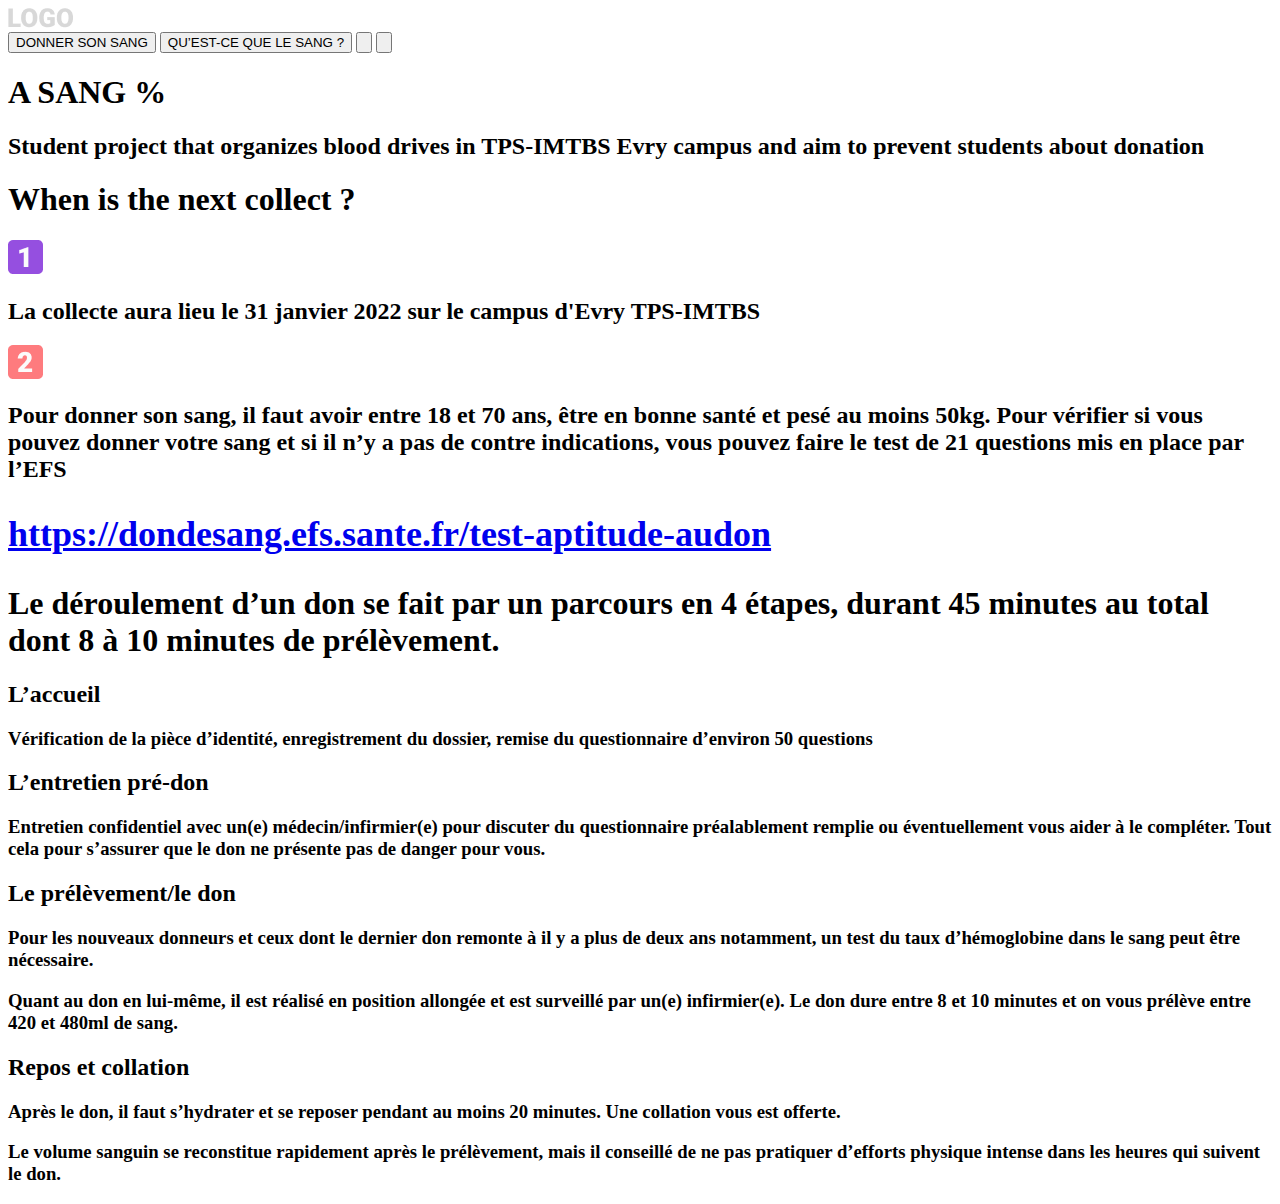
==== index.html @ d8dea241 "index" ====
<!DOCTYPE html>



<html lang="fr">
	<body>
		<head>
			<link rel="stylesheet" href="Asang%.css" />
			<meta charset="utf-8" />
	        <title>A SANG %</title>
	        <link rel="preconnect" href="https://fonts.googleapis.com">
			<link rel="preconnect" href="https://fonts.gstatic.com" crossorigin>
			<link href="https://fonts.googleapis.com/css2?family=Roboto:wght@100;300;400&display=swap" rel="stylesheet">
		</head>

		<div id="intro">
			<header>
				<img src="LOGO.png">
				<nav>
					<a href="Asang%.html"><input type="button" value="DONNER SON SANG" id="survey"></a>
					<a href="Asang%prevention.html"><input type="button" value="QU’EST-CE QUE LE SANG ?" id="survey"></a>
					<a href="http://x.com/"><input type="button" id="insta"></a>
					<a href="https://www.facebook.com/profile.php?id=100058751013026"><input type="button" id="twitter"></a>
				</nav>
			</header>
			<div id=title>
				<h1>A SANG %</h1>
				<h2>Student project that organizes blood drives in TPS-IMTBS Evry campus and aim to prevent students about donation </h2>
			</div>
		</div>
		<div id="collectinfo">
			<h1>When is the next collect ?</h1>

			<div>
				<img src="1er.png">
				<div>
					<h2>La collecte aura lieu le 31 janvier 2022 sur le campus d'Evry TPS-IMTBS</h2>
				</div>
			</div>

			<div>
				<img src="2eme.png">
				<h2>
					Pour donner son sang, il faut avoir entre 18 et 70 ans, être en bonne santé et pesé au moins 50kg.
					Pour vérifier si vous pouvez donner votre sang et si il n’y a pas de contre indications, vous pouvez
					faire le test de 21 questions mis en place par l’EFS <a href="https://dondesang.efs.sante.fr/test-aptitude-audon"><h2>https://dondesang.efs.sante.fr/test-aptitude-audon</h2></a>
				</h2>
			</div>
		</div>
		<div id="deroulement">
			<h1>
				Le déroulement d’un don se fait par un parcours en 4 étapes, durant 45 minutes au total dont 8 à 10
				minutes de prélèvement.
			</h1>

			<div>
				<div>
					<h2>L’accueil</h2>
					<h3>
						Vérification de la pièce d’identité, enregistrement du dossier, remise du questionnaire d’environ 50
						questions
					</h3>
				</div>

				<div>
					<h2>L’entretien pré-don</h2>
					<h3>
						Entretien confidentiel avec un(e) médecin/infirmier(e) pour discuter du questionnaire préalablement
						remplie ou éventuellement vous aider à le compléter. Tout cela pour s’assurer que le don ne présente
						pas de danger pour vous.
					</h3>
				</div>
			</div>

			<div>
				<div>
					<h2>Le prélèvement/le don</h2>
					<h3>
						Pour les nouveaux donneurs et ceux dont le dernier don remonte à il y a plus de deux ans
						notamment, un test du taux d’hémoglobine dans le sang peut être nécessaire.
					</h3>
					<h3>
						Quant au don en lui-même, il est réalisé en position allongée et est surveillé par un(e) infirmier(e).
						Le don dure entre 8 et 10 minutes et on vous prélève entre 420 et 480ml de sang.
					</h3>
				</div>

				<div>
					<h2>Repos et collation</h2>
					<h3>
						Après le don, il faut s’hydrater et se reposer pendant au moins 20 minutes. Une collation vous est offerte.
					</h3>
					<h3>
						Le volume sanguin se reconstitue rapidement après le prélèvement, mais il conseillé de ne pas
						pratiquer d’efforts physique intense dans les heures qui suivent le don.
					</h3>
				</div>
			</div>
		</div>
	</body>
</html>
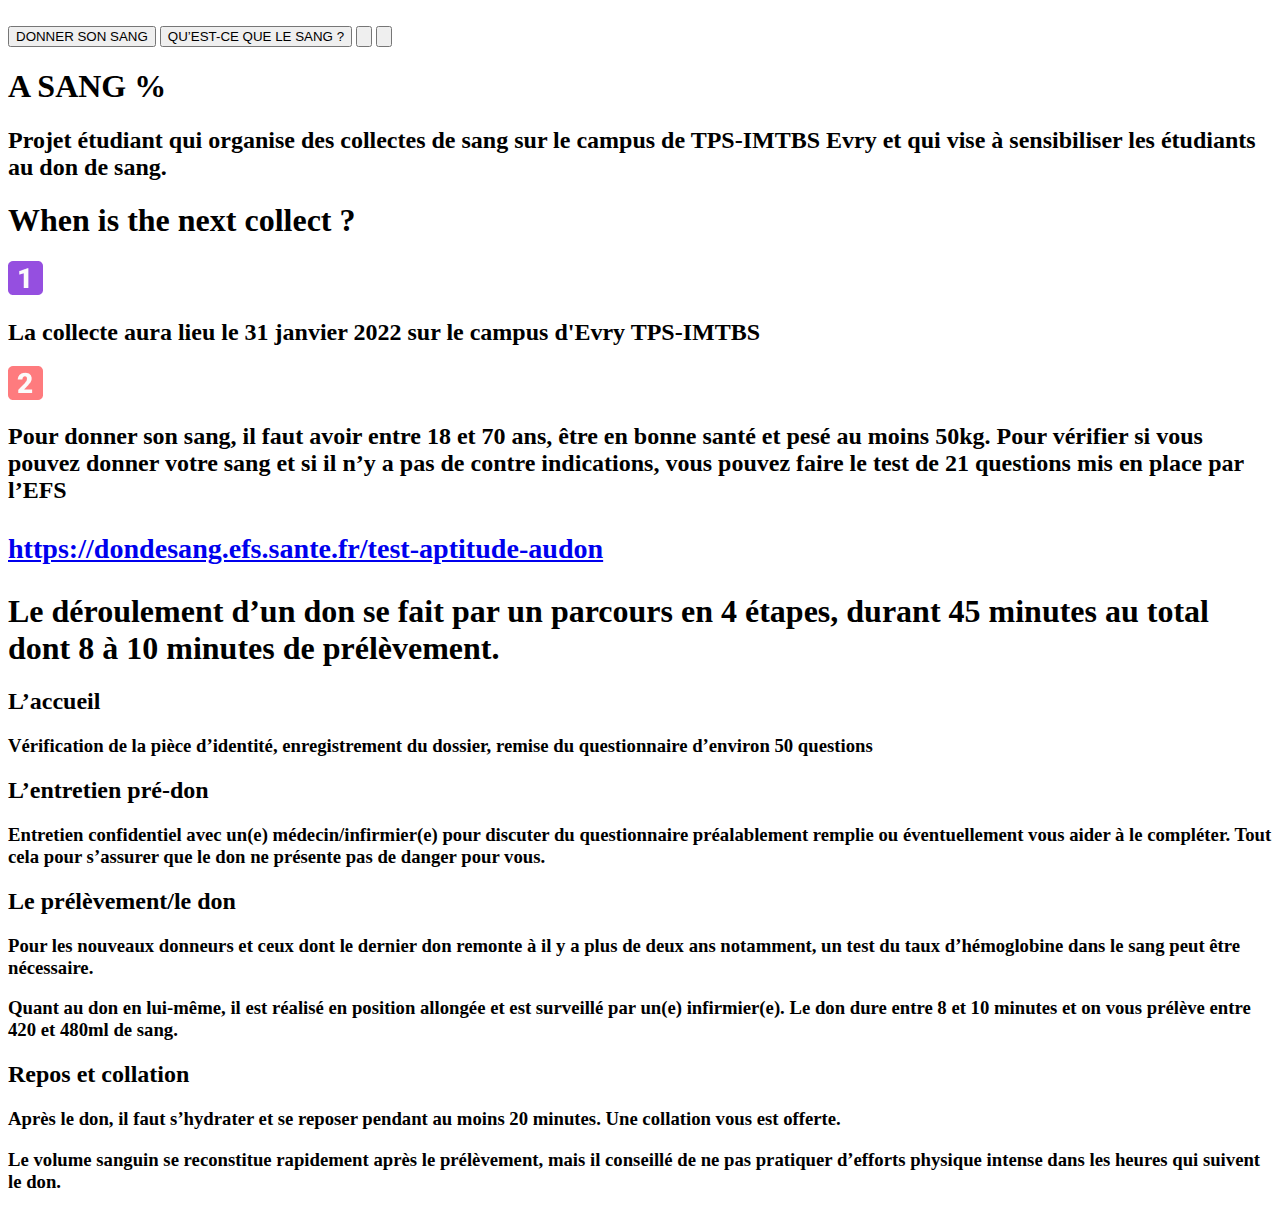
==== commit 86f11b22: "test" ====
--- a/index.html
+++ b/index.html
@@ -5,7 +5,7 @@
 <html lang="fr">
 	<body>
 		<head>
-			<link rel="stylesheet" href="Asang%.css" />
+			<link rel="stylesheet" href="index.css" />
 			<meta charset="utf-8" />
 	        <title>A SANG %</title>
 	        <link rel="preconnect" href="https://fonts.googleapis.com">
@@ -15,9 +15,9 @@
 
 		<div id="intro">
 			<header>
-				<img src="LOGO.png">
+				<img src="">
 				<nav>
-					<a href="Asang%.html"><input type="button" value="DONNER SON SANG" id="survey"></a>
+					<a href="index.html"><input type="button" value="DONNER SON SANG" id="survey"></a>
 					<a href="Asang%prevention.html"><input type="button" value="QU’EST-CE QUE LE SANG ?" id="survey"></a>
 					<a href="http://x.com/"><input type="button" id="insta"></a>
 					<a href="https://www.facebook.com/profile.php?id=100058751013026"><input type="button" id="twitter"></a>
@@ -25,7 +25,7 @@
 			</header>
 			<div id=title>
 				<h1>A SANG %</h1>
-				<h2>Student project that organizes blood drives in TPS-IMTBS Evry campus and aim to prevent students about donation </h2>
+				<h2>Projet étudiant qui organise des collectes de sang sur le campus de TPS-IMTBS Evry et qui vise à sensibiliser les étudiants au don de sang.</h2>
 			</div>
 		</div>
 		<div id="collectinfo">
@@ -43,7 +43,7 @@
 				<h2>
 					Pour donner son sang, il faut avoir entre 18 et 70 ans, être en bonne santé et pesé au moins 50kg.
 					Pour vérifier si vous pouvez donner votre sang et si il n’y a pas de contre indications, vous pouvez
-					faire le test de 21 questions mis en place par l’EFS <a href="https://dondesang.efs.sante.fr/test-aptitude-audon"><h2>https://dondesang.efs.sante.fr/test-aptitude-audon</h2></a>
+					faire le test de 21 questions mis en place par l’EFS <a href="https://dondesang.efs.sante.fr/test-aptitude-audon"><h3 id="mainlink">https://dondesang.efs.sante.fr/test-aptitude-audon</h3></a>
 				</h2>
 			</div>
 		</div>
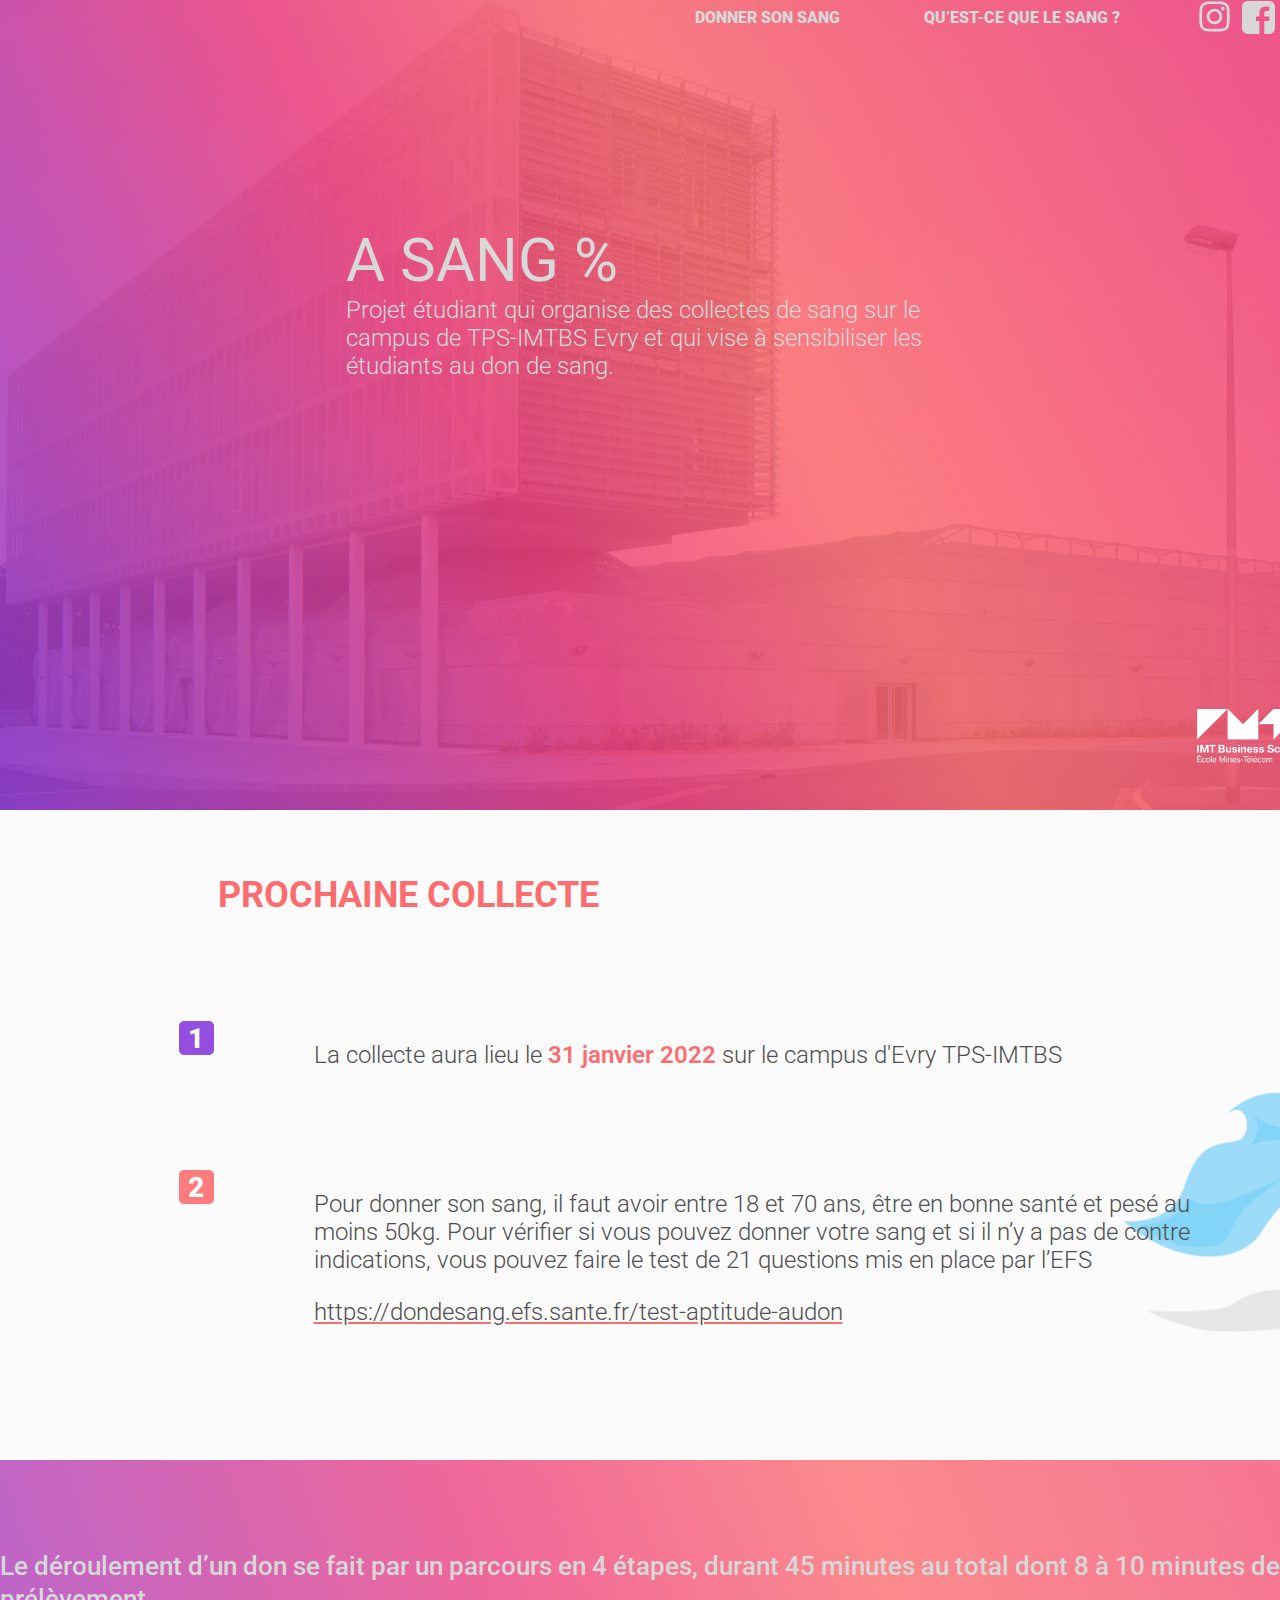
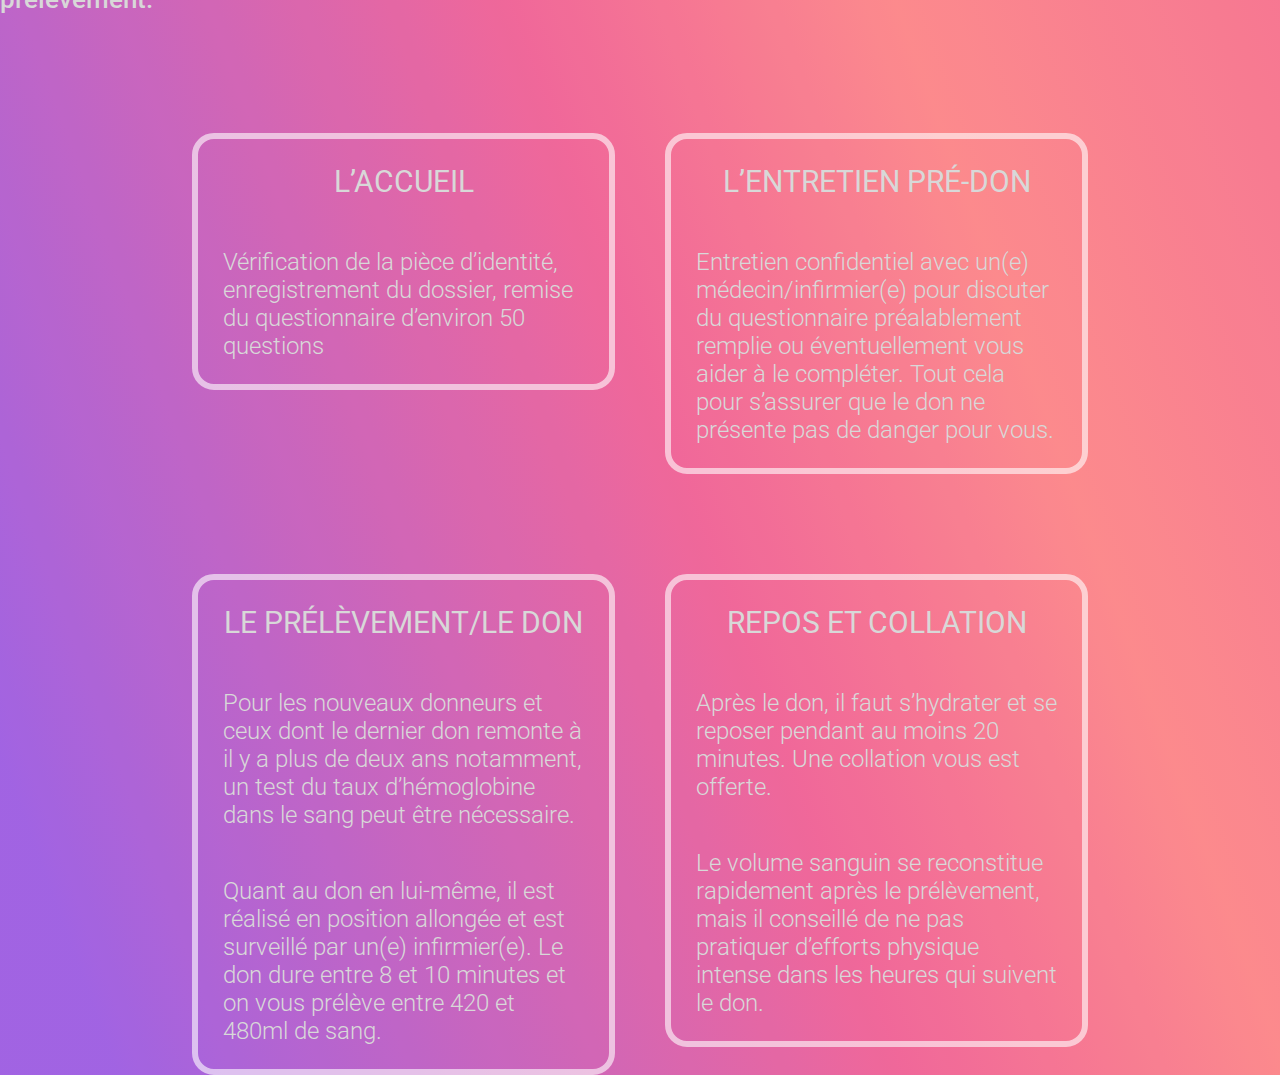
==== commit a42fd87d: "test" ====
--- a/index.html
+++ b/index.html
@@ -5,7 +5,7 @@
 <html lang="fr">
 	<body>
 		<head>
-			<link rel="stylesheet" href="index.css" />
+			<link rel="stylesheet" href="index.CSS" />
 			<meta charset="utf-8" />
 	        <title>A SANG %</title>
 	        <link rel="preconnect" href="https://fonts.googleapis.com">
@@ -18,7 +18,7 @@
 				<img src="">
 				<nav>
 					<a href="index.html"><input type="button" value="DONNER SON SANG" id="survey"></a>
-					<a href="Asang%prevention.html"><input type="button" value="QU’EST-CE QUE LE SANG ?" id="survey"></a>
+					<a href="alias.html"><input type="button" value="QU’EST-CE QUE LE SANG ?" id="survey"></a>
 					<a href="http://x.com/"><input type="button" id="insta"></a>
 					<a href="https://www.facebook.com/profile.php?id=100058751013026"><input type="button" id="twitter"></a>
 				</nav>
@@ -29,12 +29,12 @@
 			</div>
 		</div>
 		<div id="collectinfo">
-			<h1>When is the next collect ?</h1>
+			<h1>Prochaine Collecte</h1>
 
 			<div>
 				<img src="1er.png">
 				<div>
-					<h2>La collecte aura lieu le 31 janvier 2022 sur le campus d'Evry TPS-IMTBS</h2>
+					<h2>La collecte aura lieu le <a>31 janvier 2022</a> sur le campus d'Evry TPS-IMTBS</h2>
 				</div>
 			</div>
 
--- a/index.CSS
+++ b/index.CSS
@@ -0,0 +1,469 @@
+body
+{
+	box-sizing: border-box;
+	margin: 0px;
+	padding: 0px;
+	background-color: #FBFBFB;
+}
+
+#intro
+{
+	width: 100%;
+	background-image: url(back.jpg);
+    background-repeat: no-repeat;
+    background-position: center;
+    background-size: cover;
+    height: 90vh;
+}
+
+
+
+header
+{
+	display: flex;
+	flex-direction: row;
+	justify-content: space-between;
+}
+
+
+header nav 
+{
+	display: flex;
+	flex-direction: row;
+	justify-content: space-between;
+	align-items: center;
+	margin: 0px;
+}
+
+nav input
+{
+	border:none;
+	background: none;
+}
+
+#insta /* bontou insta */
+{
+	background-image: url(insta.svg);
+	width: 34px;
+	height: 34px;
+	margin-right: 10px; 
+}
+
+#twitter /* bontou twitter */
+{
+	background-image: url(fb.svg);
+	width: 33px;
+	height: 33px;
+	margin-right: 5px;
+	margin-right: 5px;
+}
+
+#survey
+{
+	font-family: Roboto;
+	font-style: normal;
+	font-weight: 900;
+	font-size: 16px;
+	line-height: 19px;
+	margin-right: 8vh;
+
+	/* silver 1 */
+
+	color: #D8D8D8;
+}
+
+#title 
+{	
+	margin-top: 15%;
+	padding-left: 27%;
+	display: flex;
+	flex-direction: column;
+	justify-content: center;
+}
+
+#title h1
+{
+	font-family: Roboto;
+	font-style: normal;
+	font-weight: normal;
+	font-size: 60px;
+	line-height: 70px;
+	display: flex;
+	align-items: center;
+	text-transform: uppercase;
+	color: #D8D8D8;
+	margin: 0px;
+	
+}
+
+
+#title h2
+{
+	font-family: Roboto;
+	font-style: normal;
+	font-weight: 300;
+	font-size: 24px;
+	line-height: 28px;
+	display: flex;
+	align-items: center;
+	width: 70%;
+	margin: 0px;
+
+	/* silver 1 */
+
+	color: #D8D8D8;
+
+}
+
+
+
+
+#collectinfo
+{
+	margin-left: 100px;
+	height: 600px;
+	display: flex;
+	flex-direction: column;
+	justify-content: space-around;
+	align-items: center;
+	background-image: url(back2.jpg);
+    background-repeat: no-repeat;
+}
+
+#collectinfo div
+{
+	display: flex;
+	flex-direction: row;
+	justify-content: start;
+}
+
+
+#collectinfo div div
+{
+	display: flex;
+	flex-direction: row;
+	justify-content: space-around;
+	flex-direction: column;
+}
+
+
+#collectinfo div img
+{
+	width: 35px;
+	height: 34px;
+} 
+
+
+
+#collectinfo h2
+{
+	font-family: Roboto;
+	font-style: normal;
+	font-weight: 300;
+	font-size: 24px;
+	line-height: 28px;
+	width: 888px;
+	margin-left: 100px;
+
+	/* Gray 2 */
+
+	color: #4F4F4F;
+}
+
+#collectinfo a
+{
+	font-family: Roboto;
+	font-style: normal;
+	font-weight: bold;
+	font-weight: 600;
+	font-size: 24px;
+	line-height: 28px;
+
+	/* Gray 2 */
+
+	color: rgba(253, 108, 111, 1);
+}
+
+
+
+#collectinfo h3
+{
+	font-family: Roboto;
+	font-style: normal;
+	font-weight: 300;
+	font-size: 24px;
+	line-height: 28px;
+
+	/* Gray 2 */
+
+	color: #4F4F4F;
+}
+
+#collectinfo h1
+{
+	width: 80%;
+	padding-left: 0px;
+	font-family: Roboto;
+	font-style: normal;
+	font-weight: bold;
+	font-size: 36px;
+	line-height: 42px;
+	text-transform: uppercase;
+
+
+	color: rgba(253, 108, 111, 1);
+}
+
+#deroulement
+{
+	display: flex;
+	flex-direction: column;
+	justify-content: space-between;
+	align-items: center;
+	margin-top: 50px;
+	background-image: url(backderoulement.svg);
+	background-repeat: no-repeat;
+    background-size: cover;
+}
+#deroulement h1
+{
+	font-family: Roboto;
+	font-style: normal;
+	font-weight: 500;
+	font-size: 26px;
+	line-height: 33px;
+	margin-top: 90px;
+	/* identical to box height */
+
+	display: flex;
+	align-items: center;
+
+	color: #D8D8D8;
+}
+#deroulement div
+{
+	display: flex;
+	flex-direction: row;
+	justify-content: space-between;
+	margin-top: 50px;
+	width: 70%;
+	height: 50%;
+	column-gap: 50px;
+
+}
+
+#deroulement div div
+{
+	display: flex;
+	flex-direction: column;
+	justify-content: space-between;
+	align-items: center;
+	border: 6px solid rgba(255, 255, 255, 0.6);
+	box-sizing: border-box;
+	border-radius: 22px;
+}
+
+
+
+
+#deroulement div div h2
+{
+	font-family: Roboto;
+	font-style: normal;
+	font-weight: normal;
+	font-size: 30px;
+	line-height: 35px;
+	display: flex;
+	align-items: center;
+	text-transform: uppercase;
+
+	/* silver 1 */
+
+	color: #D8D8D8;
+}
+
+#deroulement div div h3
+{
+	font-family: Roboto;
+	font-style: normal;
+	font-weight: 300;
+	font-size: 24px;
+	width: 88%;
+
+	/* silver 1 */
+
+	color: #D8D8D8;
+}
+
+
+
+
+@media screen and (max-width: 900px){
+
+
+	#intro
+	{
+		width: 100%;
+		background-image: url(back.jpg);
+	    background-repeat: no-repeat;
+	    background-position: center;
+	    background-size: cover;
+	    height: 70vh;
+	}
+
+	#survey
+	{
+		display: none;
+	}
+
+	#title 
+	{	
+		padding-left: 15%;
+		margin-top: 15%;
+		display: flex;
+		flex-direction: column;
+		justify-content: center;
+	}
+
+	#title h2
+	{
+		font-family: Roboto;
+		font-style: normal;
+		font-weight: 300;
+		font-size: 24px;
+		line-height: 28px;
+		display: flex;
+		align-items: center;
+		width: 90%;
+		margin: 0px;
+
+		/* silver 1 */
+
+		color: #D8D8D8;
+
+	}
+
+
+	#deroulement h1
+	{
+		font-family: Roboto;
+		font-style: normal;
+		font-weight: 500;
+		font-size: 26px;
+		line-height: 33px;
+		width: 90%;
+		margin-top: 90px;
+		/* identical to box height */
+
+		display: flex;
+		align-items: center;
+
+		color: #D8D8D8;
+	}
+
+	#deroulement div
+	{
+		display: flex;
+		flex-direction: column;
+		justify-content: space-between;
+		align-items: center;
+		margin-top: 50px;
+		width: 90%;
+		height: 50%;
+		column-gap: 50px;
+
+	}
+
+
+	#collectinfo
+	{
+		margin-left: 10px;
+		height: 700px;
+		display: flex;
+		flex-direction: column;
+		justify-content: space-around;
+		align-items: center;
+		background-image: url(back2.jpg);
+	    background-repeat: no-repeat;
+	    justify-content: center;
+	}
+
+	#collectinfo h2
+	{
+		font-family: Roboto;
+		font-style: normal;
+		font-weight: 300;
+		font-size: 24px;
+		line-height: 28px;
+		width: 70%;
+		margin-left: 50px;
+
+		/* Gray 2 */
+
+		color: #4F4F4F;
+	}
+
+		#collectinfo div
+	{
+		display: flex;
+		flex-direction: column;
+		justify-content: start;
+		align-items: center;
+	}
+
+	#mainlink
+	{
+		margin-left: 0px;
+	}
+}
+
+
+@media screen and (max-width: 500px){
+
+
+		#intro
+	{
+		width: 100%;
+		background-image: url(back.jpg);
+	    background-repeat: no-repeat;
+	    background-position: center;
+	    background-size: cover;
+	    height: 65vh;
+	}
+
+
+
+		#collectinfo div
+	{
+		display: flex;
+		flex-direction: column;
+		justify-content: start;
+		align-items: center;
+	}
+
+		#collectinfo h2
+	{
+		font-family: Roboto;
+		font-style: normal;
+		font-weight: 300;
+		font-size: 24px;
+		line-height: 28px;
+		width: 70%;
+
+		/* Gray 2 */
+
+		color: #4F4F4F;
+	}
+
+		#collectinfo
+	{
+		margin-left: 10px;
+		height: 800px;
+		display: flex;
+		flex-direction: column;
+		justify-content: space-around;
+		align-items: center;
+		background-image: url(back2.jpg);
+	    background-repeat: no-repeat;
+	}
+}